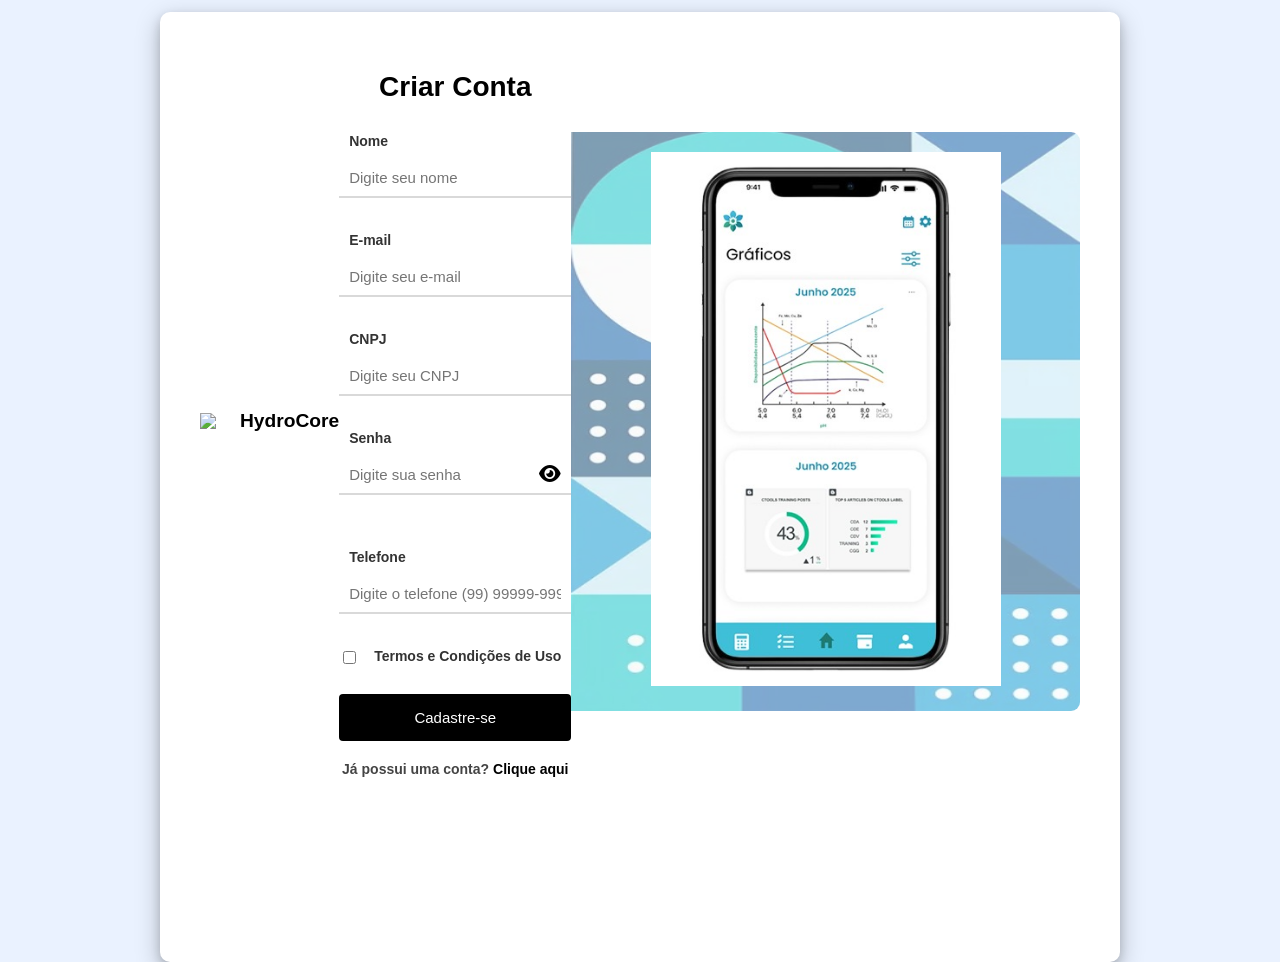
==== cadastro.html @ 6242df81 "commit pre merge, nada em cadastro foi alterado" ====
<!DOCTYPE html>
<html lang="pt-br">

<head>
    <meta charset="UTF-8">
    <meta name="viewport" content="width=device-width, initial-scale=1.0">
    <title>Cadastre-se</title>
    <link rel="shortcut icon" href="/assets/img/vireya_icon.png" type="image/x-icon">
    <link rel="stylesheet" href="/assets/css/cadastro.css">
    <link rel="stylesheet" href="https://cdnjs.cloudflare.com/ajax/libs/font-awesome/6.4.0/css/all.min.css">


</head>


</head>

<body>
    <main>
        <div class="container-esquerdo">
            <div class="logo">
                <img src="/assets/img/vireya_icon.png">
                <span>HydroCore</span>

                <div class="container">
                    <h1>Criar Conta</h1>
                    <form id="form">
                        <label for="nome">Nome</label>
                        <input type="text" id="nome" placeholder="Digite seu nome">
                        <div id="erroNome" class="erro"></div>

                        <label for="email">E-mail</label>
                        <input type="email" id="email" placeholder="Digite seu e-mail">
                        <div id="erroEmail" class="erro"></div>

                        <label for="cnpj">CNPJ</label>
                        <input type="text" id="cnpj" placeholder="Digite seu CNPJ"
                            pattern="[0-9]{2}\.[0-9]{3}\.[0-9]{3}/[0-9]{4}-[0-9]{2}">
                        <div id="erroCNPJ" class="erro"></div>

                        <label for="senha">Senha</label>

                        <div class="input-senha">
                            <input type="password" id="senha" placeholder="Digite sua senha" required
                                pattern="^(?=.*[A-Z])(?=.*[!@#$%]).{8,}$"
                                title="Tem que incluir pelo menos uma letra maiúscula e um caractere especial(!@#$%)">

                            <span class="password-toggle" id="togglePassword">
                                <i class="fas fa-eye"></i>
                            </span>
                        </div>

                        <div id="erroSenha" class="erro"></div>

                        <label for="telefone">Telefone</label>
                        <input type="text" id="telefone" placeholder="Digite o telefone (99) 99999-9999"
                            pattern="\([0-9]{2}\) [0-9]{5}-[0-9]{4}">
                        <div id="erroTelefone" class="erro"></div>


                        <div class="checkbox">
                            <input type="checkbox" id="termos">
                            <label for="termos">Termos e Condições de Uso</label>
                        </div>
                        <button class="botao" type="submit">Cadastre-se</button>
                        <p class="login-text">Já possui uma conta? <a href="#">Clique aqui</a></p>
                    </form>
                </div>
                <div class="container-direito">
                    <div class="sobreposicao">
                        <img src="/assets/imgs/retanguloCadastro.jpg">
                    </div>
                    <div class="celular">
                        <img src="/assets/imgs/prototipoTelefone.jpg">
                    </div>
                </div>
                <script src="/assets/js/regex.js"></script>
                <script src="/assets/js/script.js"></script>
    </main>
</body>
---- assets/css/cadastro.css ----
body {
    margin: 0;
    padding: 0;
    box-sizing: border-box;
    font-family: 'Segoe UI', Tahoma, sans-serif;
    background-color: #EAF2FF;
    display: flex;
    justify-content: center;
    align-items: center;
}
 
main {
    display: flex;
    width: 75%;
    background-color: #fff;
    height: 950px;
    border-radius: 10px;
    margin-top: 12px;
    box-shadow: 0 4px 10px rgba(0, 0, 0, 0.15), 0 8px 24px rgba(0, 0, 0, 0.25);
}
 
.container-esquerdo {
    flex: 1;
    padding: 40px;
    display: flex;
    flex-direction: column;
}
 
.logo {
    display: flex;
    align-items: center;
    font-size: larger;
    font-weight: bold;
}
 
.logo img {
    width: 40px;
}
 
h1 {
    margin-bottom: 20px;
    font-size: 28px;
    text-align: center;
}
 
form {
    display: flex;
    flex-direction: column;
}
 
label {
    margin: 10px;
    font-size: 14px;
    color: #333;
}
 
input {
    padding: 10px;
    border: none;
    border-bottom: 2px solid #d9d9d9;
    margin-bottom: 20px;
    font-size: 15px;
    outline: none;
    background: none;
}
 
.checkbox {
    display: flex;
    align-content: center;
    justify-content: center;
    font-size: 15px;
    color: #000;
}
 
.checkbox input {
    margin-right: 8px;
    margin-top: 13px;
}
 
 
.botao {
    background: #000;
    color: #fff;
    border: none;
    padding: 15px;
    font-size: 15px;
    cursor: pointer;
    border-radius: 4px;
    margin-top: 10px;
    transition: 0.3s;
}
 
.botao:hover {
    background: #222;
}
 
.login-text {
    margin-top: 20px;
    font-size: 14px;
    color: #444;
    text-align: center;
}
 
.login-text a {
    color: #000;
    font-weight: bold;
    text-decoration: none;
}
 
.login-text a:hover {
    text-decoration: underline;
}
 
.container-direito {
    flex: 1;
    display: flex;
    align-items: center;
    justify-content: center;
    position: relative;
    padding: 20px;
}
 
.sobreposicao {
    position: absolute;
    color: #000;
    width: 100%;
    height: 100%;
    opacity: 0.5;
    z-index: 1;
}
 
.sobreposicao img {
    width: 100%;
    height: 100%;
    object-fit: fill;
    border-top-right-radius: 9px;
    border-bottom-right-radius: 9px;
}
 
.celular {
    text-align: center;
    z-index: 2;
    animation: float 3s ease-in-out infinite;
}
 
.celular img {
    width: 350px;
}
 
.input-senha {
    position: relative;
    display: flex;
    align-items: center;
    margin-bottom: 20px;
}
 
.input-senha input {
    padding: 10px;
    font-size: 15px;
    flex: 1;
}
 
.password-toggle {
    position: absolute;
    right: 10px;
    margin-top: -20px;
    cursor: pointer;
}
 
@keyframes float {
    0% {
        transform: translateY(0px);
    }
 
    50% {
        transform: translateY(-15px);
    }
 
    100% {
        transform: translateY(0px);
    }
}
 
/* Responsividade */
@media (max-width: 992px) {
    main {
        flex-direction: column;
        width: 75%;
    }
 
    .container-direito {
        display: none;
    }
 
    .container-esquerdo {
        padding: 30px;
    }
}
 
@media (max-width: 576px) {
    body {
        padding: 10px;
    }
 
    main {
        width: 75%;
    }
 
    .container-esquerdo {
        padding: 25px;
    }
 
    h1 {
        font-size: 26px;
    }
    
}
.erro {
    color: red;
    font-size: 14px;
    margin-top: 4px;
  }
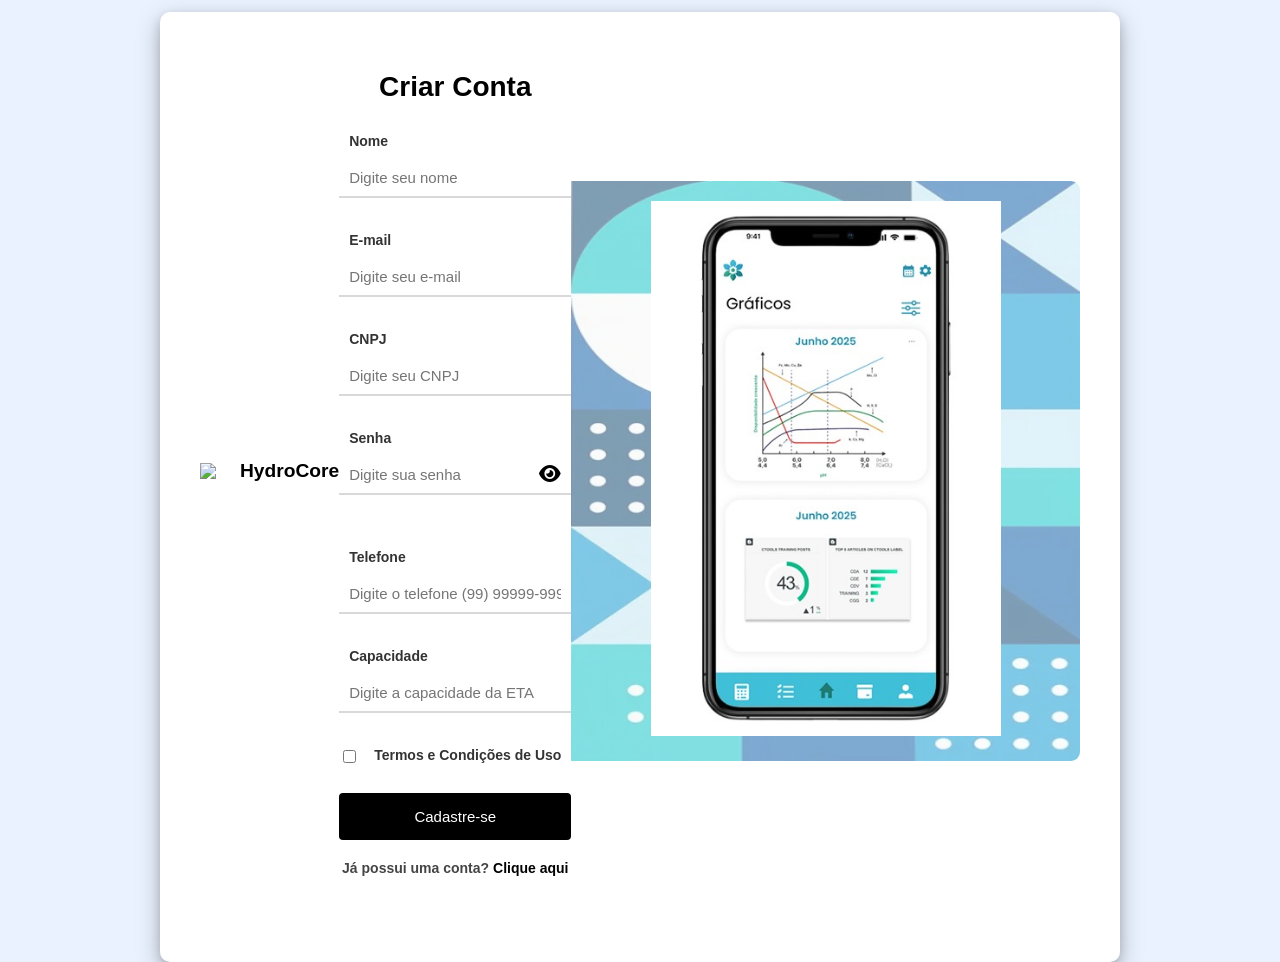
==== commit 8446061a: "Merge branch 'desenvolvimento' of https://github.com/Vireya-Hydrocore/landingpage into desenvolvimen" ====
--- a/cadastro.html
+++ b/cadastro.html
@@ -52,10 +52,14 @@
 
                         <div id="erroSenha" class="erro"></div>
 
-                        <label for="telefone">Telefone</label>
-                        <input type="text" id="telefone" placeholder="Digite o telefone (99) 99999-9999"
-                            pattern="\([0-9]{2}\) [0-9]{5}-[0-9]{4}">
-                        <div id="erroTelefone" class="erro"></div>
+                <label for="telefone">Telefone</label>
+                <input type="text" id="telefone" placeholder="Digite o telefone (99) 99999-9999"
+                    pattern="\([0-9]{2}\) [0-9]{5}-[0-9]{4}">
+                <div id="erroTelefone" class="erro"></div>
+                    
+                <label for="capacidade">Capacidade</label>
+                <input type="text" id="capacidade" placeholder="Digite a capacidade da ETA" name="capacidade">
+                <div id="erroCapacidade" class="erro"></div>
 
 
                         <div class="checkbox">
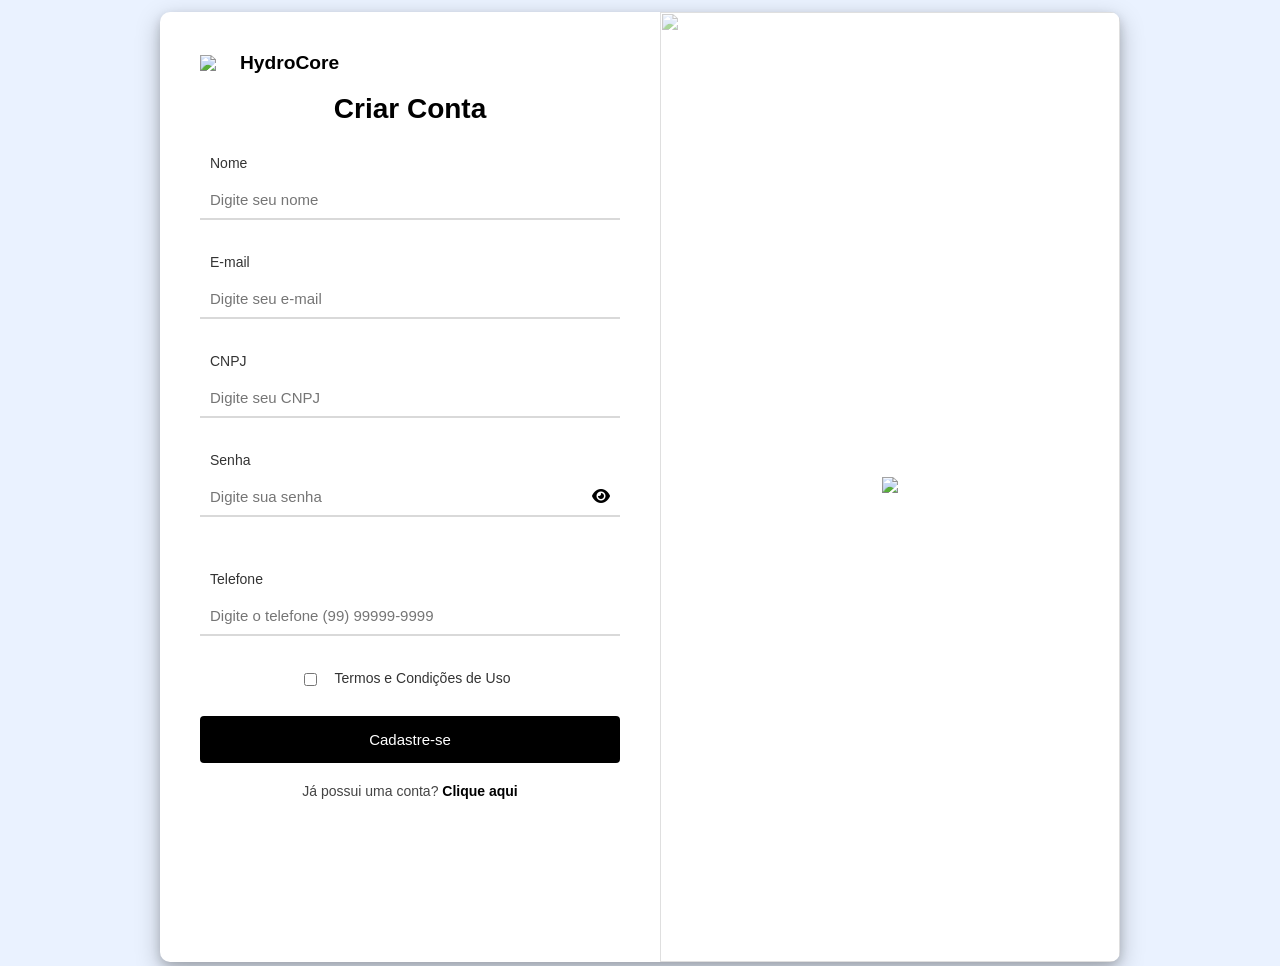
==== commit d2a40087: "kkk" ====
--- a/cadastro.html
+++ b/cadastro.html
@@ -5,80 +5,68 @@
     <meta charset="UTF-8">
     <meta name="viewport" content="width=device-width, initial-scale=1.0">
     <title>Cadastre-se</title>
-    <link rel="shortcut icon" href="/assets/img/vireya_icon.png" type="image/x-icon">
+    <link rel="shortcut icon" href="/assets/img/vireya icon.png" type="image/x-icon">
     <link rel="stylesheet" href="/assets/css/cadastro.css">
     <link rel="stylesheet" href="https://cdnjs.cloudflare.com/ajax/libs/font-awesome/6.4.0/css/all.min.css">
-
-
-</head>
-
-
+    
 </head>
 
 <body>
     <main>
         <div class="container-esquerdo">
             <div class="logo">
-                <img src="/assets/img/vireya_icon.png">
+                <img src="/assets/img/vireya icon.png">
                 <span>HydroCore</span>
+            </div>
+            <h1>Criar Conta</h1>
+            <form id="form">
+                <label for="nome">Nome</label>
+                <input type="text" id="nome" placeholder="Digite seu nome">
+                <div id="erroNome" class="erro"></div>
 
-                <div class="container">
-                    <h1>Criar Conta</h1>
-                    <form id="form">
-                        <label for="nome">Nome</label>
-                        <input type="text" id="nome" placeholder="Digite seu nome">
-                        <div id="erroNome" class="erro"></div>
+                <label for="email">E-mail</label>
+                <input type="email" id="email" placeholder="Digite seu e-mail">
+                <div id="erroEmail" class="erro"></div>
 
-                        <label for="email">E-mail</label>
-                        <input type="email" id="email" placeholder="Digite seu e-mail">
-                        <div id="erroEmail" class="erro"></div>
+                <label for="cnpj">CNPJ</label>
+                <input type="text" id="cnpj" placeholder="Digite seu CNPJ"
+                    pattern="[0-9]{2}\.[0-9]{3}\.[0-9]{3}/[0-9]{4}-[0-9]{2}">
+                <div id="erroCNPJ" class="erro"></div>
 
-                        <label for="cnpj">CNPJ</label>
-                        <input type="text" id="cnpj" placeholder="Digite seu CNPJ"
-                            pattern="[0-9]{2}\.[0-9]{3}\.[0-9]{3}/[0-9]{4}-[0-9]{2}">
-                        <div id="erroCNPJ" class="erro"></div>
-
-                        <label for="senha">Senha</label>
-
-                        <div class="input-senha">
-                            <input type="password" id="senha" placeholder="Digite sua senha" required
-                                pattern="^(?=.*[A-Z])(?=.*[!@#$%]).{8,}$"
-                                title="Tem que incluir pelo menos uma letra maiúscula e um caractere especial(!@#$%)">
-
-                            <span class="password-toggle" id="togglePassword">
-                                <i class="fas fa-eye"></i>
-                            </span>
-                        </div>
-
-                        <div id="erroSenha" class="erro"></div>
+                <label for="senha">Senha</label>
+                <div class="input-senha">
+                    <input type="password" id="senha" placeholder="Digite sua senha" required
+                    pattern="^(?=.*[A-Z])(?=.*[!@#$%]).{8,}$"
+                    title="Tem que incluir pelo menos uma letra maiúscula e um caractere especial(!@#$%)">
+                    <span class="password-toggle" id="togglePassword">
+                        <i class="fas fa-eye"></i>
+                    </span>
+                </div>
+                <div id="erroSenha" class="erro"></div>
 
                 <label for="telefone">Telefone</label>
                 <input type="text" id="telefone" placeholder="Digite o telefone (99) 99999-9999"
                     pattern="\([0-9]{2}\) [0-9]{5}-[0-9]{4}">
                 <div id="erroTelefone" class="erro"></div>
-                    
-                <label for="capacidade">Capacidade</label>
-                <input type="text" id="capacidade" placeholder="Digite a capacidade da ETA" name="capacidade">
-                <div id="erroCapacidade" class="erro"></div>
 
+                <div class="checkbox">
+                    <input type="checkbox" id="termos">
+                    <label for="termos">Termos e Condições de Uso</label>
+                </div>
+                <button class="botao" type="submit">Cadastre-se</button>
+                <p class="login-text">Já possui uma conta? <a href="#">Clique aqui</a></p>
+            </form>
+        </div>
+        <div class="container-direito">
+            <div class="sobreposicao">
+                <img src="/assets/img/abstract geometric.png">
+            </div>
+            <div class="celular">
+                <img src="/assets/img/modelo_frontal.png">
+            </div>
+        </div>
+        <script src="/assets/js/regex.js"></script>
+        <script src="/assets/js/script.js"></script>
+    </main>
 
-                        <div class="checkbox">
-                            <input type="checkbox" id="termos">
-                            <label for="termos">Termos e Condições de Uso</label>
-                        </div>
-                        <button class="botao" type="submit">Cadastre-se</button>
-                        <p class="login-text">Já possui uma conta? <a href="#">Clique aqui</a></p>
-                    </form>
-                </div>
-                <div class="container-direito">
-                    <div class="sobreposicao">
-                        <img src="/assets/imgs/retanguloCadastro.jpg">
-                    </div>
-                    <div class="celular">
-                        <img src="/assets/imgs/prototipoTelefone.jpg">
-                    </div>
-                </div>
-                <script src="/assets/js/regex.js"></script>
-                <script src="/assets/js/script.js"></script>
-    </main>
-</body>+</body>
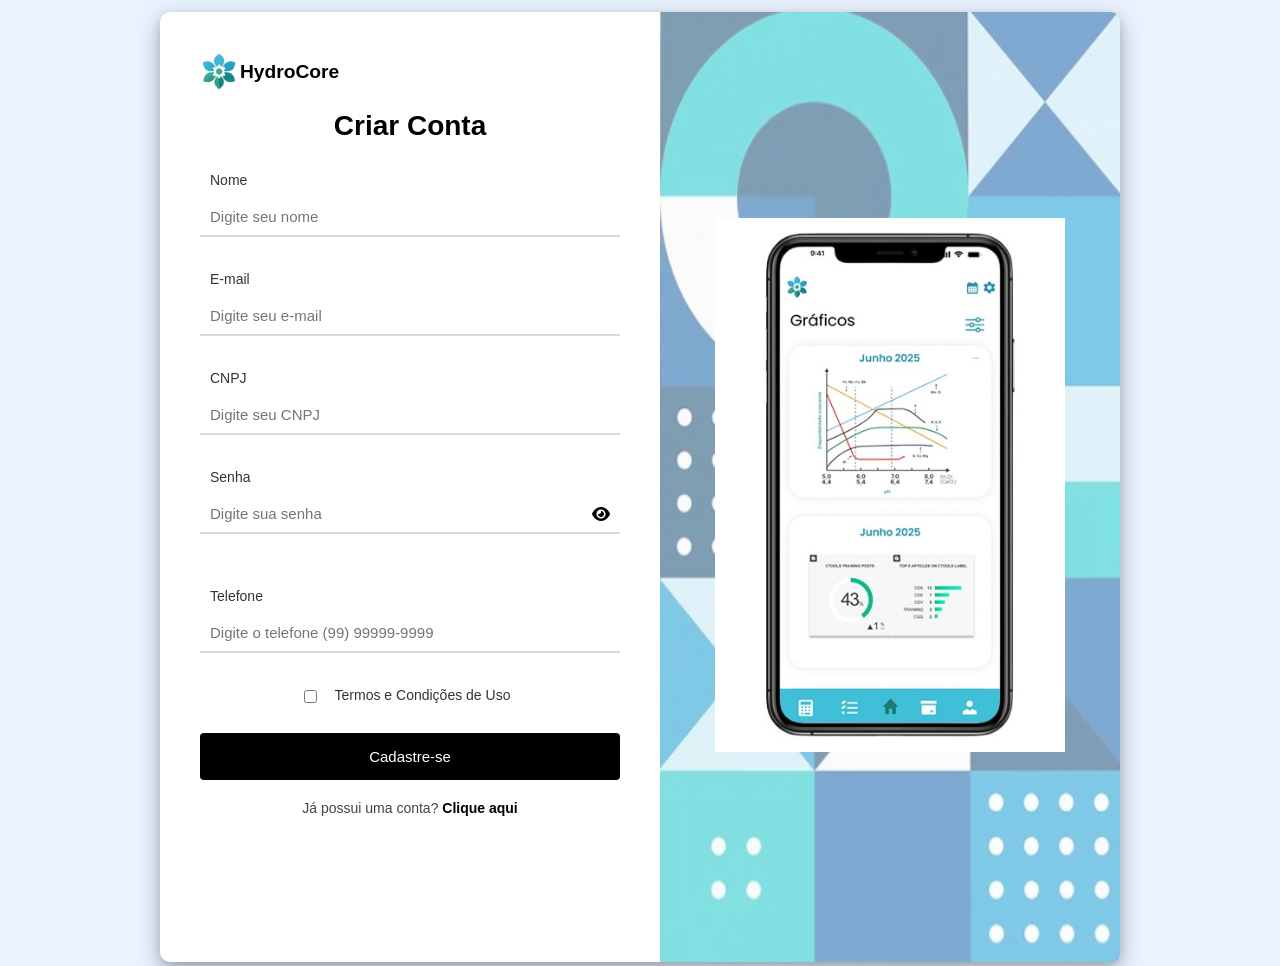
==== commit 47d81faf: "Adicionando imagens ao cadastro" ====
--- a/cadastro.html
+++ b/cadastro.html
@@ -15,7 +15,7 @@
     <main>
         <div class="container-esquerdo">
             <div class="logo">
-                <img src="/assets/img/vireya icon.png">
+                <img src="/assets/imgs/logo.jpg">
                 <span>HydroCore</span>
             </div>
             <h1>Criar Conta</h1>
@@ -24,14 +24,14 @@
                 <input type="text" id="nome" placeholder="Digite seu nome">
                 <div id="erroNome" class="erro"></div>
 
-                <label for="email">E-mail</label>
-                <input type="email" id="email" placeholder="Digite seu e-mail">
-                <div id="erroEmail" class="erro"></div>
+                        <label for="email">E-mail</label>
+                        <input type="email" id="email" placeholder="Digite seu e-mail">
+                        <div id="erroEmail" class="erro"></div>
 
-                <label for="cnpj">CNPJ</label>
-                <input type="text" id="cnpj" placeholder="Digite seu CNPJ"
-                    pattern="[0-9]{2}\.[0-9]{3}\.[0-9]{3}/[0-9]{4}-[0-9]{2}">
-                <div id="erroCNPJ" class="erro"></div>
+                        <label for="cnpj">CNPJ</label>
+                        <input type="text" id="cnpj" placeholder="Digite seu CNPJ"
+                            pattern="[0-9]{2}\.[0-9]{3}\.[0-9]{3}/[0-9]{4}-[0-9]{2}">
+                        <div id="erroCNPJ" class="erro"></div>
 
                 <label for="senha">Senha</label>
                 <div class="input-senha">
@@ -59,14 +59,14 @@
         </div>
         <div class="container-direito">
             <div class="sobreposicao">
-                <img src="/assets/img/abstract geometric.png">
+                <img src="/assets/imgs/fundoCelular.jpeg">
             </div>
             <div class="celular">
-                <img src="/assets/img/modelo_frontal.png">
+                <img src="/assets/imgs/celular.jpeg">
             </div>
         </div>
         <script src="/assets/js/regex.js"></script>
         <script src="/assets/js/script.js"></script>
     </main>
 
-</body>
+</body>
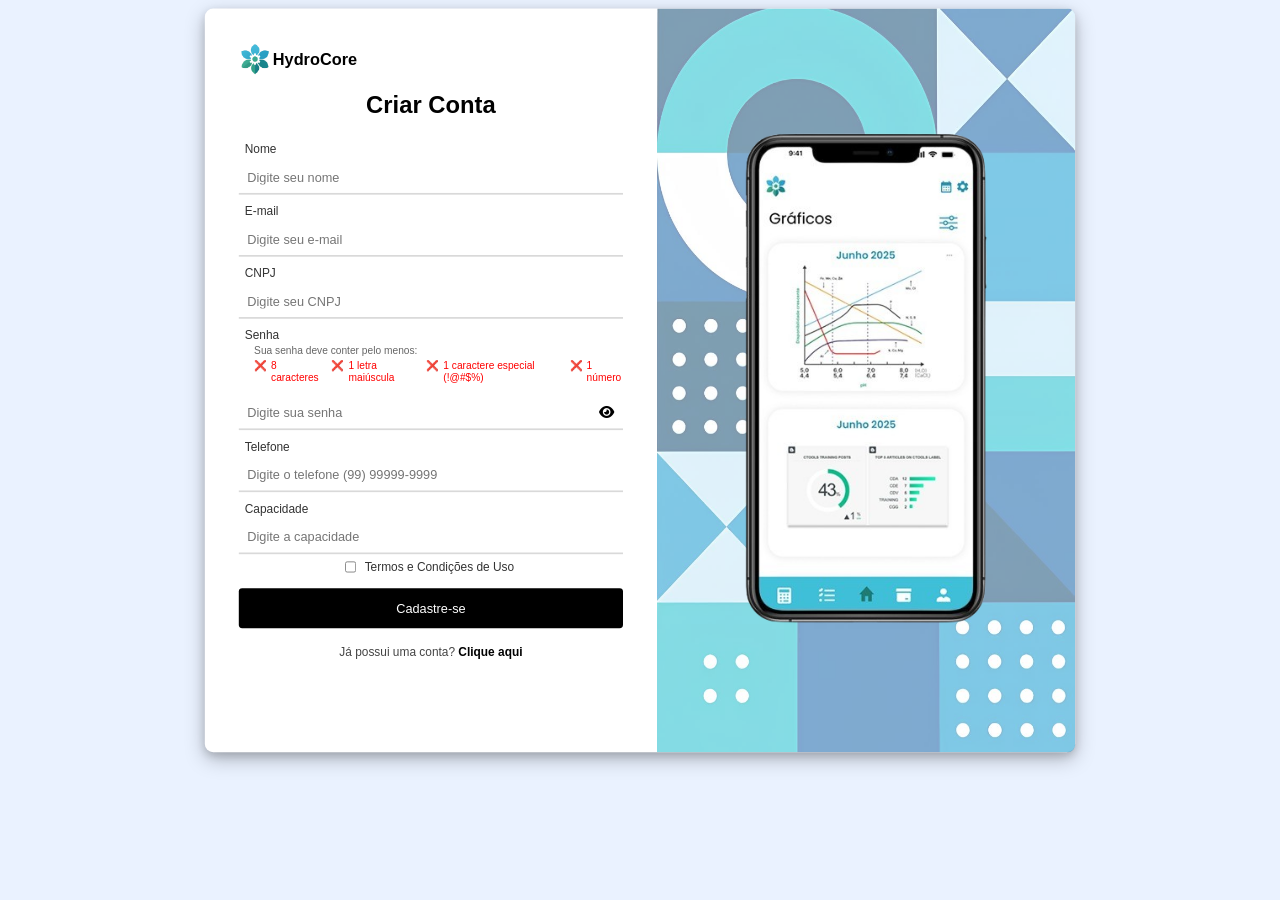
==== commit 2f5d411d: "adicionando js para ajudar o usuario a validar a senha" ====
--- a/cadastro.html
+++ b/cadastro.html
@@ -8,7 +8,6 @@
     <link rel="shortcut icon" href="/assets/img/vireya icon.png" type="image/x-icon">
     <link rel="stylesheet" href="/assets/css/cadastro.css">
     <link rel="stylesheet" href="https://cdnjs.cloudflare.com/ajax/libs/font-awesome/6.4.0/css/all.min.css">
-    
 </head>
 
 <body>
@@ -24,31 +23,43 @@
                 <input type="text" id="nome" placeholder="Digite seu nome">
                 <div id="erroNome" class="erro"></div>
 
-                        <label for="email">E-mail</label>
-                        <input type="email" id="email" placeholder="Digite seu e-mail">
-                        <div id="erroEmail" class="erro"></div>
+                <label for="email">E-mail</label>
+                <input type="email" id="email" placeholder="Digite seu e-mail">
+                <div id="erroEmail" class="erro"></div>
 
-                        <label for="cnpj">CNPJ</label>
-                        <input type="text" id="cnpj" placeholder="Digite seu CNPJ"
-                            pattern="[0-9]{2}\.[0-9]{3}\.[0-9]{3}/[0-9]{4}-[0-9]{2}">
-                        <div id="erroCNPJ" class="erro"></div>
+                <label for="cnpj">CNPJ</label>
+                <input type="text" id="cnpj" placeholder="Digite seu CNPJ"
+                    pattern="[0-9]{2}\.[0-9]{3}\.[0-9]{3}/[0-9]{4}-[0-9]{2}">
+                <div id="erroCNPJ" class="erro"></div>
 
                 <label for="senha">Senha</label>
+                <div class="parametros-senha">
+                    <p>Sua senha deve conter pelo menos:</p>
+                    <ul>
+                        <li id="length" class="invalid">8 caracteres</li>
+                        <li id="uppercase" class="invalid">1 letra maiúscula</li>
+                        <li id="special" class="invalid">1 caractere especial (!@#$%)</li>
+                        <li id="number" class="invalid">1 número</li>
+                    </ul>
+                </div>
+
                 <div class="input-senha">
                     <input type="password" id="senha" placeholder="Digite sua senha" required
-                    pattern="^(?=.*[A-Z])(?=.*[!@#$%]).{8,}$"
-                    title="Tem que incluir pelo menos uma letra maiúscula e um caractere especial(!@#$%)">
+                        pattern="^(?=.[A-Z])(?=.[!@#$%]).{8,}$"
+                        title="Tem que incluir pelo menos uma letra maiúscula e um caractere especial(!@#$%)">
                     <span class="password-toggle" id="togglePassword">
                         <i class="fas fa-eye"></i>
                     </span>
                 </div>
+
                 <div id="erroSenha" class="erro"></div>
 
                 <label for="telefone">Telefone</label>
                 <input type="text" id="telefone" placeholder="Digite o telefone (99) 99999-9999"
                     pattern="\([0-9]{2}\) [0-9]{5}-[0-9]{4}">
                 <div id="erroTelefone" class="erro"></div>
-
+                <label for="capacidade">Capacidade</label>
+                <input type="text" id="capacidade" placeholder="Digite a capacidade">
                 <div class="checkbox">
                     <input type="checkbox" id="termos">
                     <label for="termos">Termos e Condições de Uso</label>
@@ -62,7 +73,7 @@
                 <img src="/assets/imgs/fundoCelular.jpeg">
             </div>
             <div class="celular">
-                <img src="/assets/imgs/celular.jpeg">
+                <img src="/assets/imgs/celular.png">
             </div>
         </div>
         <script src="/assets/js/regex.js"></script>
--- a/assets/css/cadastro.css
+++ b/assets/css/cadastro.css
@@ -7,63 +7,67 @@
     display: flex;
     justify-content: center;
     align-items: center;
-}
- 
+    transform: scale(0.85);
+    transform-origin: top;
+    overflow-x: hidden;
+    overflow-y: hidden;
+}
+
 main {
     display: flex;
-    width: 75%;
+    width: 80%;
     background-color: #fff;
-    height: 950px;
+    height: 875px;
     border-radius: 10px;
-    margin-top: 12px;
+    margin-top: 10px;
     box-shadow: 0 4px 10px rgba(0, 0, 0, 0.15), 0 8px 24px rgba(0, 0, 0, 0.25);
 }
- 
+
 .container-esquerdo {
     flex: 1;
     padding: 40px;
     display: flex;
     flex-direction: column;
 }
- 
+
 .logo {
     display: flex;
     align-items: center;
     font-size: larger;
     font-weight: bold;
 }
- 
+
 .logo img {
     width: 40px;
 }
- 
+
 h1 {
     margin-bottom: 20px;
     font-size: 28px;
     text-align: center;
 }
- 
+
 form {
     display: flex;
     flex-direction: column;
 }
- 
+
 label {
-    margin: 10px;
+    margin: 7px;
     font-size: 14px;
     color: #333;
 }
- 
+
 input {
     padding: 10px;
     border: none;
     border-bottom: 2px solid #d9d9d9;
-    margin-bottom: 20px;
+    /* margin-bottom: 20px; */
     font-size: 15px;
     outline: none;
     background: none;
 }
- 
+
 .checkbox {
     display: flex;
     align-content: center;
@@ -71,13 +75,7 @@
     font-size: 15px;
     color: #000;
 }
- 
-.checkbox input {
-    margin-right: 8px;
-    margin-top: 13px;
-}
- 
- 
+
 .botao {
     background: #000;
     color: #fff;
@@ -89,28 +87,28 @@
     margin-top: 10px;
     transition: 0.3s;
 }
- 
+
 .botao:hover {
     background: #222;
 }
- 
+
 .login-text {
     margin-top: 20px;
     font-size: 14px;
     color: #444;
     text-align: center;
 }
- 
+
 .login-text a {
     color: #000;
     font-weight: bold;
     text-decoration: none;
 }
- 
+
 .login-text a:hover {
     text-decoration: underline;
 }
- 
+
 .container-direito {
     flex: 1;
     display: flex;
@@ -119,7 +117,7 @@
     position: relative;
     padding: 20px;
 }
- 
+
 .sobreposicao {
     position: absolute;
     color: #000;
@@ -128,7 +126,7 @@
     opacity: 0.5;
     z-index: 1;
 }
- 
+
 .sobreposicao img {
     width: 100%;
     height: 100%;
@@ -136,87 +134,134 @@
     border-top-right-radius: 9px;
     border-bottom-right-radius: 9px;
 }
- 
+
 .celular {
     text-align: center;
     z-index: 2;
     animation: float 3s ease-in-out infinite;
 }
- 
+
 .celular img {
-    width: 350px;
-}
- 
+    width: 400px;
+}
+
 .input-senha {
     position: relative;
     display: flex;
     align-items: center;
-    margin-bottom: 20px;
-}
- 
+    /* margin-bottom: 20px; */
+}
+
 .input-senha input {
     padding: 10px;
     font-size: 15px;
     flex: 1;
 }
- 
+
 .password-toggle {
     position: absolute;
     right: 10px;
-    margin-top: -20px;
     cursor: pointer;
 }
- 
+
 @keyframes float {
     0% {
         transform: translateY(0px);
     }
- 
+
     50% {
         transform: translateY(-15px);
     }
- 
+
     100% {
         transform: translateY(0px);
     }
 }
- 
+
 /* Responsividade */
 @media (max-width: 992px) {
     main {
         flex-direction: column;
         width: 75%;
     }
- 
+
     .container-direito {
         display: none;
     }
- 
+
     .container-esquerdo {
         padding: 30px;
     }
 }
- 
+
 @media (max-width: 576px) {
     body {
         padding: 10px;
     }
- 
+
     main {
         width: 75%;
     }
- 
+
     .container-esquerdo {
         padding: 25px;
     }
- 
+
     h1 {
         font-size: 26px;
     }
-    
-}
+
+}
+
 .erro {
     color: red;
     font-size: 14px;
     margin-top: 4px;
-  }+}
+
+.parametros-senha {
+    font-size: 12px;
+    color: #666;
+    margin-top: -15px;
+}
+
+.parametros-senha p {
+    margin-left: 2vh;
+}
+
+.parametros-senha ul {
+    display: flex;
+    flex-direction: row;
+    gap: 15px;
+    margin-top: -1.5vh;
+    list-style: none;
+    padding-left: 2vh;
+}
+
+.parametros-senha li {
+    position: relative;
+    margin: 4px 0;
+    padding-left: 20px;
+    transition: color 0.2s ease;
+}
+
+.parametros-senha li::before {
+    content: "❌";
+    position: absolute;
+    left: 0;
+    color: red;
+    transition: all 0.3s ease;
+}
+
+.parametros-senha li.valid {
+    color: green;
+}
+
+.parametros-senha li.valid::before {
+    content: "✔";
+    color: green;
+}
+
+.parametros-senha li.invalid {
+    color: red;
+}
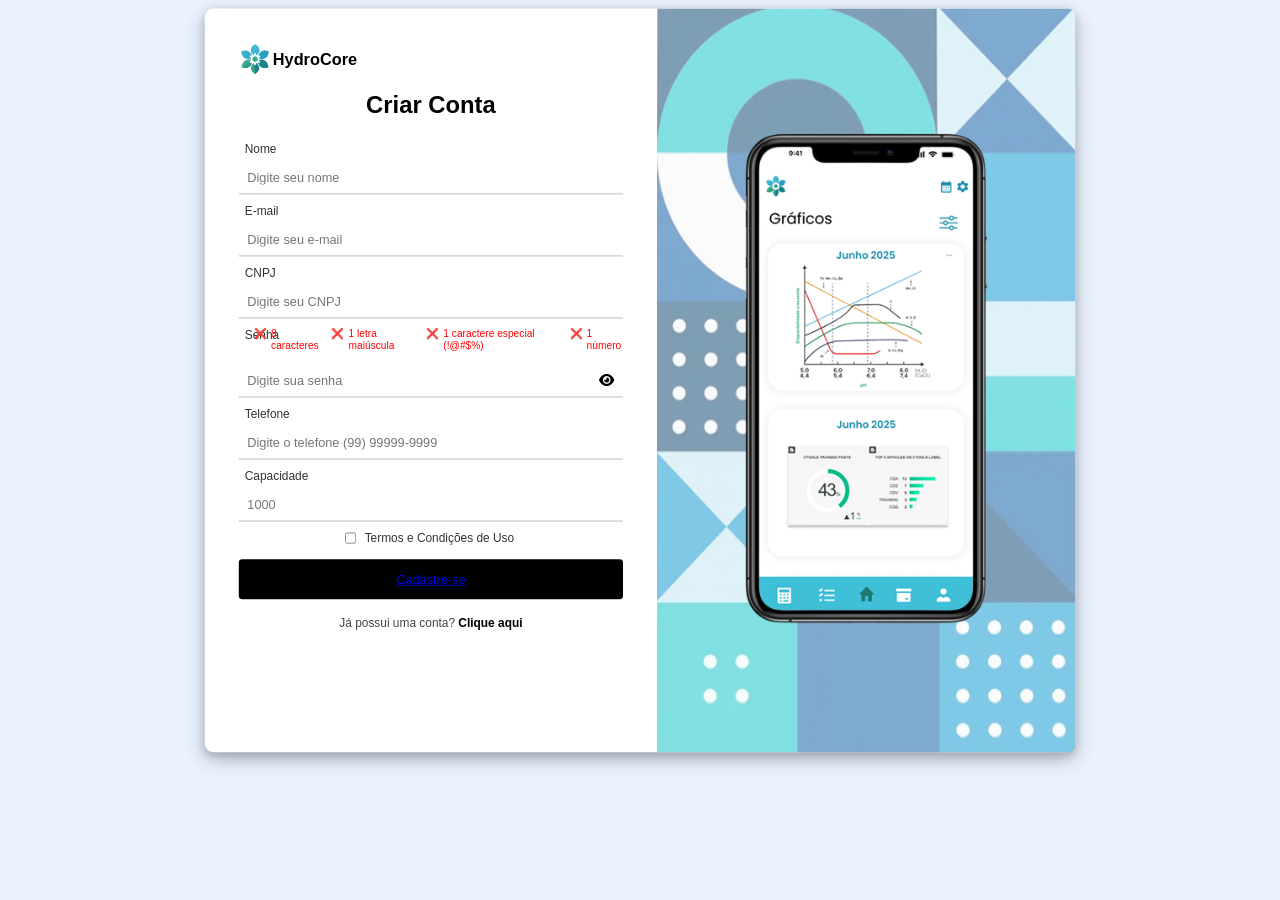
==== commit 15ac6db5: "atualizacao landing" ====
--- a/cadastro.html
+++ b/cadastro.html
@@ -4,80 +4,91 @@
 <head>
     <meta charset="UTF-8">
     <meta name="viewport" content="width=device-width, initial-scale=1.0">
-    <title>Cadastre-se</title>
-    <link rel="shortcut icon" href="/assets/img/vireya icon.png" type="image/x-icon">
-    <link rel="stylesheet" href="/assets/css/cadastro.css">
+    <link rel="shortcut icon" href=" /assets/imgs/vireya_icon.png" type="image/x-icon">
+    <link rel="stylesheet" href=" /assets/css/cadastro.css">
     <link rel="stylesheet" href="https://cdnjs.cloudflare.com/ajax/libs/font-awesome/6.4.0/css/all.min.css">
+    <title>Cadastrar-se</title>
 </head>
 
 <body>
-    <main>
-        <div class="container-esquerdo">
-            <div class="logo">
-                <img src="/assets/imgs/logo.jpg">
-                <span>HydroCore</span>
+
+<main>
+    <div class="container-esquerdo">
+        <div class="logo">
+            <img src=" /assets/imgs/vireya_icon.png">
+            <span>HydroCore</span>
+        </div>
+
+        <h1>Criar Conta</h1>
+
+        <form id="form">
+            <label for="nome">Nome</label>
+            <input name="nome" type="text" id="nome" maxlength="80" placeholder="Digite seu nome">
+            <div id="erroNome" class="erro"></div>
+
+            <label for="email">E-mail</label>
+            <input name="email" type="email" id="email" placeholder="Digite seu e-mail">
+            <div id="erroEmail" class="erro"></div>
+
+            <label for="cnpj">CNPJ</label>
+            <input name="cnpj" type="text" id="cnpj" placeholder="Digite seu CNPJ"
+                   pattern="[0-9]{2}\.[0-9]{3}\.[0-9]{3}/[0-9]{4}-[0-9]{2}">
+            <div id="erroCNPJ" class="erro"></div>
+
+            <label for="senha">Senha</label>
+            <div class="parametros-senha">
+                <ul>
+                    <li id="length" class="invalid">8 caracteres</li>
+                    <li id="uppercase" class="invalid">1 letra maiúscula</li>
+                    <li id="special" class="invalid">1 caractere especial (!@#$%)</li>
+                    <li id="number" class="invalid">1 número</li>
+                </ul>
             </div>
-            <h1>Criar Conta</h1>
-            <form id="form">
-                <label for="nome">Nome</label>
-                <input type="text" id="nome" placeholder="Digite seu nome">
-                <div id="erroNome" class="erro"></div>
 
-                <label for="email">E-mail</label>
-                <input type="email" id="email" placeholder="Digite seu e-mail">
-                <div id="erroEmail" class="erro"></div>
+            <div class="input-senha">
+                <input type="password" name="senha" id="senha" maxlength="36" placeholder="Digite sua senha" required
+                       pattern="^(?=.*[A-Z])(?=.*[!@#$%]).{8,}$"
+                       title="Tem que incluir pelo menos uma letra maiúscula e um caractere especial(!@#$%)">
+                <span class="password-toggle" id="togglePassword">
+                        <i class="fas fa-eye"></i>
+                </span>
+            </div>
 
-                <label for="cnpj">CNPJ</label>
-                <input type="text" id="cnpj" placeholder="Digite seu CNPJ"
-                    pattern="[0-9]{2}\.[0-9]{3}\.[0-9]{3}/[0-9]{4}-[0-9]{2}">
-                <div id="erroCNPJ" class="erro"></div>
+            <div id="erroSenha" class="erro"></div>
 
-                <label for="senha">Senha</label>
-                <div class="parametros-senha">
-                    <p>Sua senha deve conter pelo menos:</p>
-                    <ul>
-                        <li id="length" class="invalid">8 caracteres</li>
-                        <li id="uppercase" class="invalid">1 letra maiúscula</li>
-                        <li id="special" class="invalid">1 caractere especial (!@#$%)</li>
-                        <li id="number" class="invalid">1 número</li>
-                    </ul>
-                </div>
 
-                <div class="input-senha">
-                    <input type="password" id="senha" placeholder="Digite sua senha" required
-                        pattern="^(?=.[A-Z])(?=.[!@#$%]).{8,}$"
-                        title="Tem que incluir pelo menos uma letra maiúscula e um caractere especial(!@#$%)">
-                    <span class="password-toggle" id="togglePassword">
-                        <i class="fas fa-eye"></i>
-                    </span>
-                </div>
+            <label for="telefone">Telefone</label>
+            <input name="telefone" type="text" id="telefone" placeholder="Digite o telefone (99) 99999-9999"
+                   pattern="\([0-9]{2}\) [0-9]{5}-[0-9]{4}">
+            <div id="erroTelefone" class="erro"></div>
 
-                <div id="erroSenha" class="erro"></div>
+            <label for="capacidade">Capacidade</label>
+            <input name="capacidade" type="number" id="capacidade" placeholder="1000">
+            <div id="erroCapacidade" class="erro"></div>
 
-                <label for="telefone">Telefone</label>
-                <input type="text" id="telefone" placeholder="Digite o telefone (99) 99999-9999"
-                    pattern="\([0-9]{2}\) [0-9]{5}-[0-9]{4}">
-                <div id="erroTelefone" class="erro"></div>
-                <label for="capacidade">Capacidade</label>
-                <input type="text" id="capacidade" placeholder="Digite a capacidade">
-                <div class="checkbox">
-                    <input type="checkbox" id="termos">
-                    <label for="termos">Termos e Condições de Uso</label>
-                </div>
-                <button class="botao" type="submit">Cadastre-se</button>
-                <p class="login-text">Já possui uma conta? <a href="#">Clique aqui</a></p>
-            </form>
+            <div class="checkbox">
+                <input type="checkbox" id="termos">
+                <label for="termos">Termos e Condições de Uso</label>
+            </div>
+            <button class="botao" type="submit"><a href="cadastro2.html">Cadastre-se</a></button>
+            <p class="login-text">Já possui uma conta? <a href=" /assets/pages/landingpage/login.jsp">Clique aqui</a></p>
+        </form>
+    </div>
+
+    <div class="container-direito">
+        <div class="sobreposicao">
+            <img src=" /assets/imgs/fundoGeometrico.png">
         </div>
-        <div class="container-direito">
-            <div class="sobreposicao">
-                <img src="/assets/imgs/fundoCelular.jpeg">
-            </div>
-            <div class="celular">
-                <img src="/assets/imgs/celular.png">
-            </div>
+        <div class="celular">
+            <img src=" /assets/imgs/modelo_frontal.png">
         </div>
-        <script src="/assets/js/regex.js"></script>
-        <script src="/assets/js/script.js"></script>
-    </main>
+    </div>
 
-</body>+</main>
+
+    <script src=" /assets/js/regex.js"></script>
+    <script src=" /assets/js/script.js"></script>
+    <script src=" /assets/js/mostrarSenha.js"></script>
+
+</body>
+</html>
